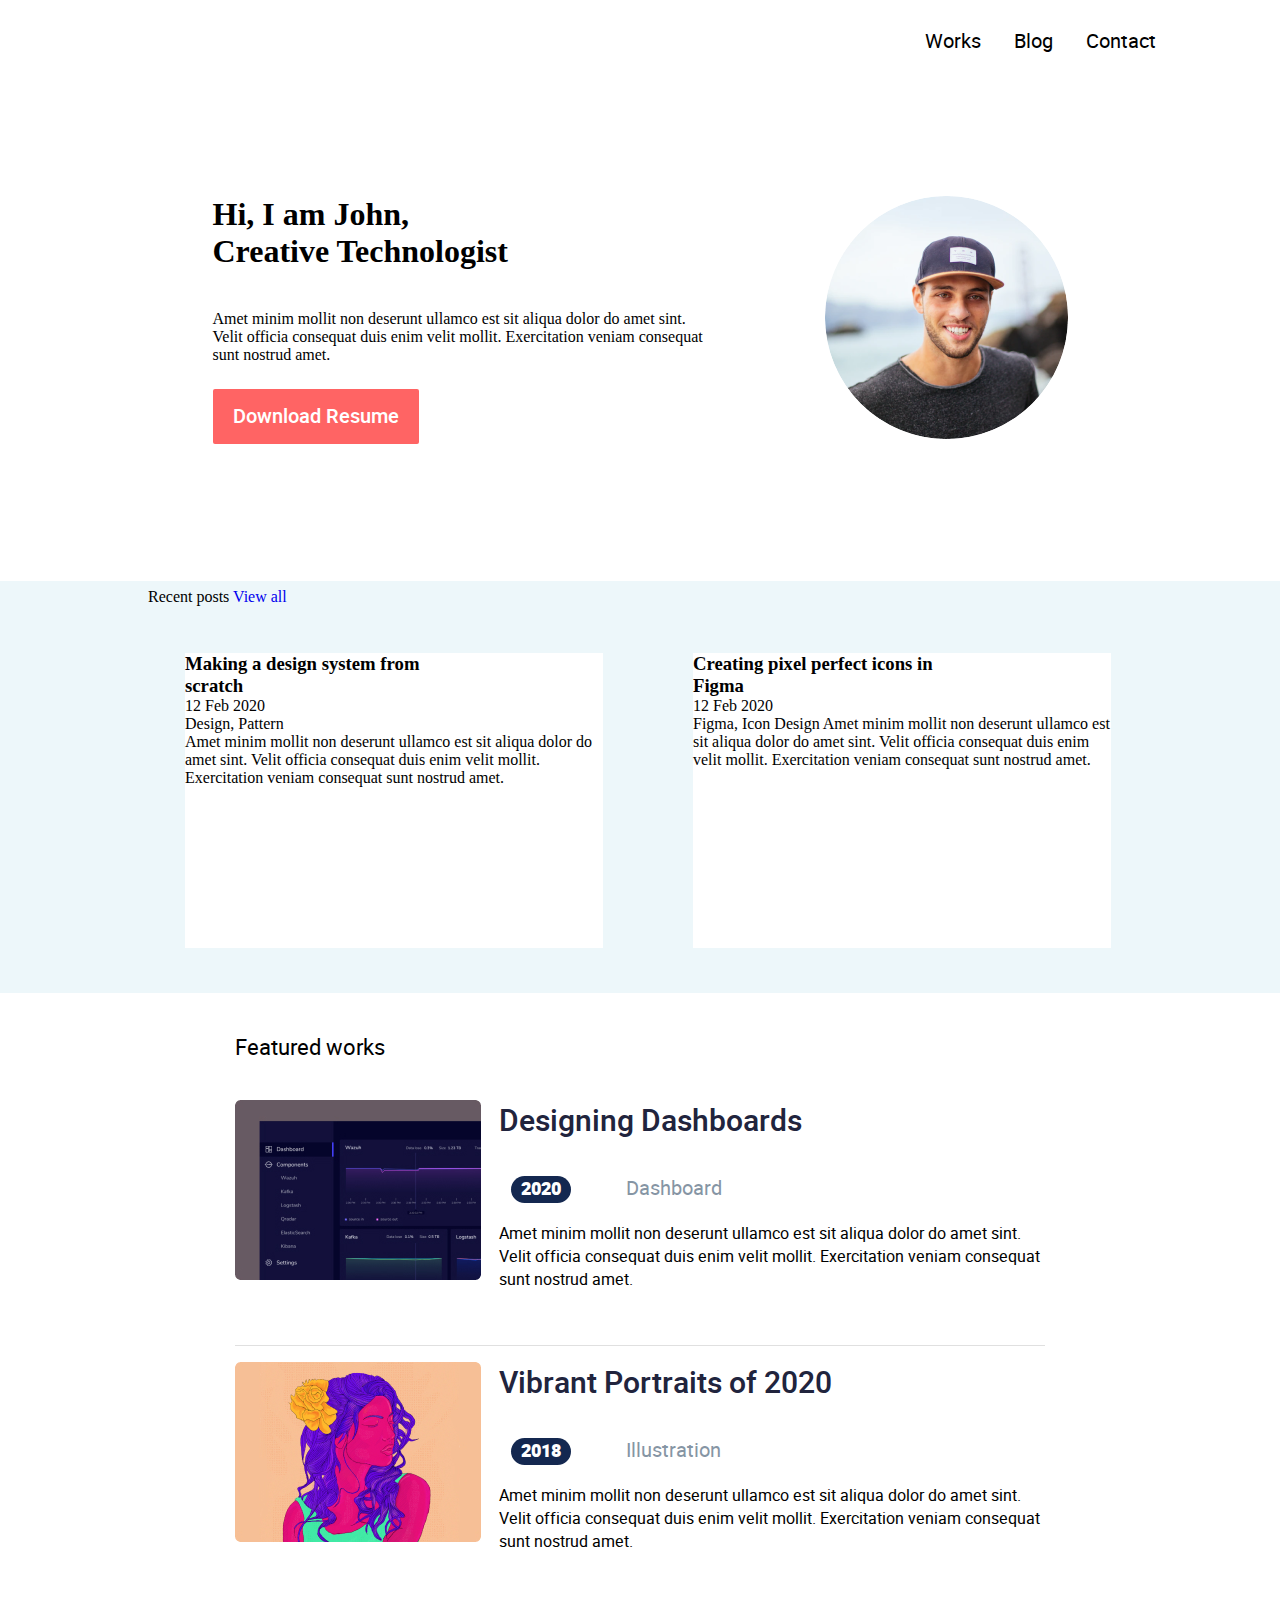
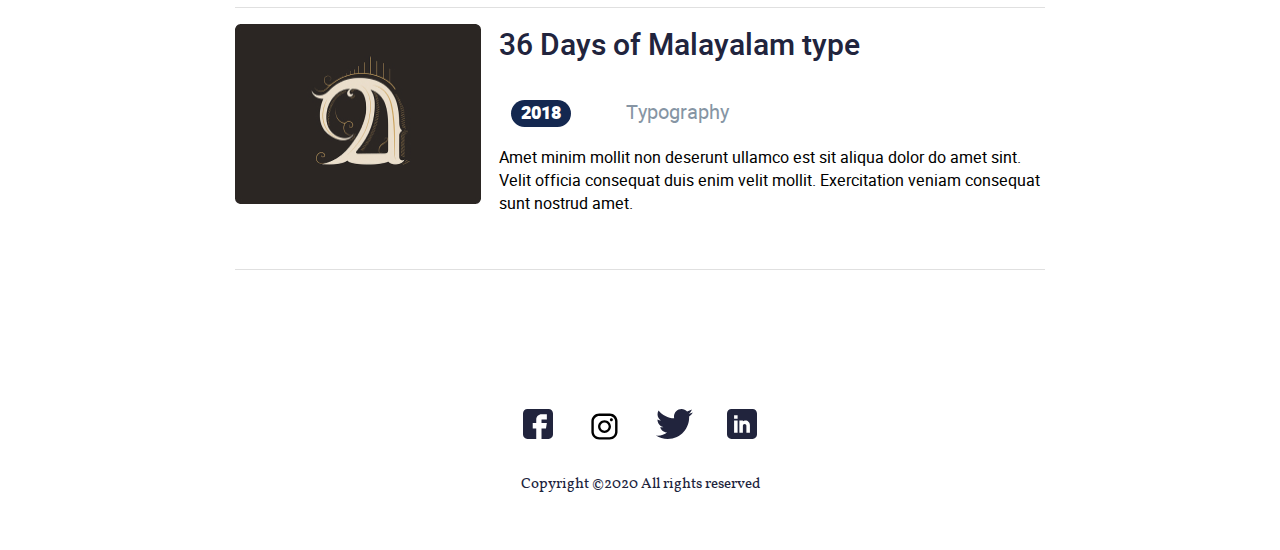
==== index.html @ 867ba5be "create project John1" ====
<!doctype html>
<html lang="en">
<head>
    <meta charset="UTF-8">
    <meta name="viewport"
          content="width=device-width, user-scalable=no, initial-scale=1.0, maximum-scale=1.0, minimum-scale=1.0">
    <meta http-equiv="X-UA-Compatible" content="ie=edge">
    <title>John</title>
    <link rel="stylesheet" href="css/style.css">
</head>
<body>
<header>
    <div class="container d_flex justify_end">
        <nav>
            <ul>
                <li>
                    <a href="index.html">Works</a>
                </li>
                <li>
                    <a href="blog.html">Blog</a>
                </li>
                <li>
                    <a href="#">Contact</a>
                </li>
            </ul>
        </nav>
    </div>
</header>
<main>
    <section class="main_banner">
        <div class="d_flex justify_between align_start container">
            <article>
              <h1>Hi, I am John,<br> Creative Technologist</h1>
                <p class="entry_author">Amet minim mollit non deserunt ullamco est sit aliqua dolor do amet sint. Velit officia consequat duis enim velit mollit. Exercitation veniam consequat sunt nostrud amet.
                </p>
               <a class="resume_link" href="#">Download Resume</a>
            </article>
              <div class="userpic">
                  <img class="userpic_img" src="images/Ellipse1.png" alt="img;">
              </div>
        </div>
    </section>
    <section class="rec_posts">
        <div class="d_flex justify_end justify_between rec_posts_pos ">
            <div>
                    <span>Recent posts</span>
                    <a href="#" class="text_decoration">View all</a>
            </div>
        </div>
        <div class="color_blocks d_flex container">
            <div style="display: inline-block; padding: 45px">
                <article  class="posts_blocks">
                    <h3>Making a design system from<br>scratch</h3>
                     <div>
                            <p>12 Feb 2020</p>
                            <p>Design, Pattern</p>
                            <p>Amet minim mollit non deserunt ullamco est sit aliqua dolor do amet sint. Velit officia consequat duis enim velit mollit. Exercitation veniam consequat sunt nostrud amet.</p>
                     </div>
                </article>
            </div>
                <div style="display: inline-block; padding: 45px">
                    <article class="posts_blocks">
                        <h3>Creating pixel perfect icons in<br>Figma</h3>
                        <div>
                            <p>12 Feb 2020</p>
                            <span>Figma, Icon Design</span>
                            <span>Amet minim mollit non deserunt ullamco est sit aliqua dolor do amet sint. Velit officia consequat duis enim velit mollit. Exercitation veniam consequat sunt nostrud amet.</span>
                        </div>
                    </article>
                </div>
        </div>
    </section>





    <section class="feat_works_sect_pos">
            <div class="featured_works">
                <h3 class="featured_works_style">Featured works</h3>
                <article class="d_flex border">
                    <div>
                        <img src="images/Tableimg.jpg" alt="tableimg" class="feat_works_img">
                    </div>
                    <article>
                        <h3 class="feat_works_h3">Designing Dashboards</h3>
                        <span class="feat_works_spans">2020</span>
                        <span class="feat_works_span_letters">Dashboard</span>
                        <p class="feat_works_p_marg_top">Amet minim mollit non deserunt ullamco est sit aliqua dolor do amet sint. Velit officia consequat duis enim velit mollit. Exercitation veniam consequat sunt nostrud amet.</p>
                    </article>
                </article>

            </div>
        </section>
        <section class="feat_works_sect_pos">
            <div class="featured_works">
                <article class="d_flex border">
                    <div>
                        <img src="images/Ladyimg.jpg" alt="ladyimg" class="feat_works_img" >
                    </div>
                    <article>
                        <h3 class="feat_works_h3">Vibrant Portraits of 2020</h3>
                        <span class="feat_works_spans">2018</span>
                        <span class="feat_works_span_letters">Illustration</span>
                        <p class="feat_works_p_marg_top">Amet minim mollit non deserunt ullamco est sit aliqua dolor do amet sint. Velit officia consequat duis enim velit mollit. Exercitation veniam consequat sunt nostrud amet.</p>
                    </article>
                </article>
            </div>
                </section>
                <section class="feat_works_sect_pos">
                    <div class="featured_works">
                        <article class="d_flex border">
                            <div>
                                <img src="images/Aimg.jpg" alt="Aimg" class="feat_works_img">
                            </div>
                            <article>
                                <h3 class="feat_works_h3">36 Days of Malayalam type</h3>
                                <span class="feat_works_spans">2018</span>
                                <span class="feat_works_span_letters">Typography</span>
                                <p class="feat_works_p_marg_top">Amet minim mollit non deserunt ullamco est sit aliqua dolor do amet sint. Velit officia consequat duis enim velit mollit. Exercitation veniam consequat sunt nostrud amet.</p>
                            </article>
                        </article>
                    </div>
                </section>
</main>




<!--    <section class="section_requestform">-->
<!--           <form class="requestform_style">-->
<!--            <div class="border-box">-->
<!--                <label>-->
<!--                     <input class="requestform_input" type="text" name="Name" placeholder="Name">-->
<!--                </label>-->
<!--            </div>-->
<!--            <div class="border-box requestform_style">-->
<!--                <label>-->
<!--                     <input class="requestform_input" type="email" name="Email" placeholder="Email">-->
<!--                </label>-->
<!--            </div>-->
<!--            <div>-->
<!--                <label for="Budget"></label>-->
<!--                   <select class="requestform_input" name="value" id="Budget">-->
<!--                            <option value="Budget">Budget</option>-->
<!--                            <option value="100">100</option>-->
<!--                            <option value="200">200</option>-->
<!--                            <option value="300">300</option>-->
<!--                            <option value="400">400</option>-->
<!--                   </select>-->

<!--            </div>-->
<!--              <div>-->
<!--                  <label for="project"></label>-->
<!--                  <textarea  id="project" name="project" rows="10" cols="25"-->
<!--                             placeholder="Describe your project..."></textarea>-->
<!--              </div>-->
<!--              <div class="requestform_button">-->
<!--                  <button class="requestform_button_style" type="button" onclick="alert('Hello teacher')">-->
<!--                      Send Message-->
<!--                  </button>-->
<!--              </div>-->
<!--          </form>-->
<!--        </section>-->


    <footer class="footer_marg_works">
    <div >
        <ul class="footer_li">
            <li>
                <a href="https://www.facebook.com" target="_blank"><img src="images/fb.svg" alt="facebook"></a>
            </li>
            <li>
                <a href="https://www.instagram.com" target="_blank"><img class="img_insta" src="images/instagram_logo.svg" alt="instagram"></a>
            </li>
            <li>
                <a href="https://twitter.com" target="_blank"><img src="images/Twitter.svg" alt="twitter"></a>
            </li>
            <li>
                <a href="https://ru.linkedin.com" target="_blank"><img src="images/Linkedin.svg" alt="Linkedin"></a>
            </li>
        </ul>
        <p class="footer_copyright">
           Copyright ©2020 All rights reserved </p>
    </div>
</footer>
</body>
</html>


<!--<form name="search" action="#" method="post" target="_blank" style="margin: auto; max-width: 600px">-->
<!--    <div style="max-width: 564px">-->
<!--        <label for="first_name" style="display: block">First_name</label>-->
<!--        <input name="first_name" type="text" id="first_name" style="box-sizing: border-box" >-->
<!--        <small>Error</small>-->
<!--        <label>-->
<!--            <input type="checkbox" name="i_agree" checked>-->
<!--            I agree with that-->
<!--        </label>-->
<!--    </div>-->
<!--    <div>-->
<!--        <h3>Gender</h3>-->
<!--        <label>-->
<!--            <input type="radio" name="Gender" value="Man">-->
<!--            Man-->
<!--        </label>-->
<!--        <label>-->
<!--            <input type="radio" name="Gender" value="Woman">Woman-->
<!--        </label>-->
<!--        <label>-->
<!--            <input type="radio" name="Gender" value="other">other-->
<!--        </label>-->
<!--    </div>-->
<!--    <div style="max-width: 564px">-->
<!--        <label for="file" style="display: block">File</label>-->
<!--        <input name="file" type="file" id="file" style="box-sizing: border-box" >-->

<!--    </div>-->
<!--<div style="max-width: 564px;">-->
<!--    <label for="message" style="display: none">Message</label>-->
<!--    <textarea id="message" name="message" style="height: 150px; width: 100%; resize: none"></textarea>-->

<!--    <div style="max-width: 564px">-->
<!--        <label for="sity" style="display: none">Message</label>-->
<!--        <select id="sity" name="sity" style="width: 100%;">-->
<!--            <option>Kiev</option>-->
<!--            <option>Odessa</option>-->
<!--            <option>Paris</option>-->
<!--        </select>-->
<!--    </div>-->

<!--</div>-->
<!--    <button type="submit">Send</button>-->
<!--</form>-->
---- css/style.css ----
@font-face {
    font-family: 'heeboregular';
    src: url('../fonts/heebo-regular-webfont.eot');
    src: url('../fonts/heebo-regular-webfont.eot?#iefix') format('embedded-opentype'),
    url('../fonts/heebo-regular-webfont.woff2') format('woff2'),
    url('../fonts/heebo-regular-webfont.woff') format('woff'),
    url('../fonts/heebo-regular-webfont.ttf') format('truetype'),
    url('../fonts/heebo-regular-webfont.svg#heeboregular') format('svg');
    font-weight: normal;
    font-style: normal;

}
@font-face {
    font-family: 'heebomedium';
    src: url('../fonts/heebo-medium-webfont.eot');
    src: url('../fonts/heebo-medium-webfont.eot?#iefix') format('embedded-opentype'),
    url('../fonts/heebo-medium-webfont.woff2') format('woff2'),
    url('../fonts/heebo-medium-webfont.woff') format('woff'),
    url('../fonts/heebo-medium-webfont.ttf') format('truetype'),
    url('../fonts/heebo-medium-webfont.svg#heebomedium') format('svg');
    font-weight: normal;
    font-style: normal;

}
@font-face {
    font-family: 'heebobold';
    src: url('../fonts/heebo-bold-webfont.eot');
    src: url('../fonts/heebo-bold-webfont.eot?#iefix') format('embedded-opentype'),
    url('../fonts/heebo-bold-webfont.woff2') format('woff2'),
    url('../fonts/heebo-bold-webfont.woff') format('woff'),
    url('../fonts/heebo-bold-webfont.ttf') format('truetype'),
    url('../fonts/heebo-bold-webfont.svg#heebobold') format('svg');
    font-weight: normal;
    font-style: normal;

}
@font-face {
    font-family: 'heeboblack';
    src: url('../fonts/heebo-black-webfont.eot');
    src: url('../fonts/heebo-black-webfont.eot?#iefix') format('embedded-opentype'),
    url('../fonts/heebo-black-webfont.woff2') format('woff2'),
    url('../fonts/heebo-black-webfont.woff') format('woff'),
    url('../fonts/heebo-black-webfont.ttf') format('truetype'),
    url('../fonts/heebo-black-webfont.svg#heeboblack') format('svg');
    font-weight: normal;
    font-style: normal;

}
@font-face {
    font-family: 'vollkornregular';
    src: url('../fonts/vollkorn-regular-webfont.eot');
    src: url('../fonts/vollkorn-regular-webfont.eot?#iefix') format('embedded-opentype'),
    url('../fonts/vollkorn-regular-webfont.woff2') format('woff2'),
    url('../fonts/vollkorn-regular-webfont.woff') format('woff'),
    url('../fonts/vollkorn-regular-webfont.ttf') format('truetype'),
    url('../fonts/vollkorn-regular-webfont.svg#vollkornregular') format('svg');
    font-weight: normal;
    font-style: normal;

}


*{
    padding: 0;
    margin: 0;
}
 header{
    padding-top: 27px
}
 .container{
     max-width: 1032px;
     margin: auto;
     display: flex;
     justify-content: flex-end
 }
 .d_flex{
     display: flex;
 }
 .justify_end{
     justify-content: flex-end;
 }
 .justify_between{
     justify-content: space-between;
 }
 .align_start{
     align-items: flex-start;
 }
.requestform_style{
    max-width: 564px;
    margin: auto
}
 header nav ul{
     display: flex;
     list-style: none
 }
header nav ul li{
    margin-left: 33px;
    transition: 0.5s;
 }
header nav ul li a{
     font-style: normal;
     font:20px/29px 'heeboregular';
     text-align: right;
     color: #000000;
     text-decoration: none
 }
.main_banner{
    padding-top: 140px;
    padding-bottom: 71px;
}
.main_banner .container{
    max-width: 855px;
}
.nav{
    font: 20px/29px 'heebomedium';
}
h1{
    padding-bottom: 40px
}
.entry_author{
    padding-bottom:38px;
    max-width: 498px;
}
.resume_link{
    background: #FF6464;
    border-radius: 2px;
    padding: 13px 20px;
    font: 20px/29px 'heebomedium';
    font-style: normal;
    color: #FFFFFF;
    text-decoration: none
}
.userpic{
    max-width: 243px;
    border-radius: 50%;
    overflow: hidden
}
.userpic_img{
    width: 100%;
    display: block;

}
.section_requestform{
    background-color: #000000;
    padding-top: 69px;
    padding-bottom: 37px
}
.requestform_input{
    width: 100%;
    box-sizing: border-box;
    padding: 17px 31px;
    background-color: rgba(255, 255, 255, 0.2);
    height: 57px;
    color: #FFFFFF;
    font:400 17px/22px 'Vollkorn';
    font-style: italic;
    text-align: left;
}

option{
    background-color: gray;
}
#Budget{
    max-width: 564px;
    height: 57px
}
#project{
    width: 100%;
    box-sizing: border-box;
    padding: 17px 31px;
    font:400 17px/22px 'Vollkorn';
    background-color: rgba(255, 255, 255, 0.2);
    height: 127px;
    color: #FFFFFF;
    font-style: italic;
    text-align: left;
    resize: none;
}
.requestform_button{
    text-align: center;
    margin-top: 22px
}
.requestform_button_style{
    padding: 15px 60px;
    border: solid #7EC4BD 2px;
    background-color: transparent;
    color: #8BCAC3;
    font:400 17px/22px 'Vollkorn' ;
    font-style: italic;
    letter-spacing: 0;
}
footer{
    padding-top: 51px;
    padding-bottom: 54px;
}
.footer_li{
    display: flex;
    justify-content: center;
    list-style-type: none;
    margin-bottom: 26px;
}
footer ul li{
    margin-left: 17px;
    margin-right: 17px;
}
.footer_copyright{
    font-family: 'vollkornregular', serif;
    font-style: normal;
    font-size: 15px;
    line-height: 22px;
    text-align: center;
    color: #21243D
}
.footer_marg_works{
    margin-top: 83px;
}
.footer_marg_blog{
    margin-top: 53px;
}
.img_insta{
    width: 35px;  height: 35px;
}
input:focus{
    background-color: pink;
}
.rec_posts{
    background-color: #EDF7FA;
    margin-top: 71px;
}
.rec_posts_pos{
    padding: 7px 148px 2px;
}
.text_decoration{
    text-decoration: none;
}
.posts_blocks {
    width: 418px;
    height: 295px;
    background-color: #FFFFFF;
}
.aabb{
   display: inline-block;
}
.git{
    background-color: #FF6464;
}
.featured_works{
    padding: 0 235px 5px;
    background-color: #FFFFFF;
}
.feat_works_img{
    height: 180px;
    width: 246px;
    margin-right: 18px;
}
.border{
    border-bottom: 1px #E0E0E0 solid ;
    padding-bottom: 22px;
}
.featured_works_style{
    font:22px/60px 'heeboregular';
    margin-bottom: 22px;
    padding-top: 15px;
}
.feat_works_spans{
    background-color: #142850;
    border-radius: 16px;
    font: 18px/60px 'heeboblack';
    color: #FFFFFF;
    height: 24px;
    width: 62px;
    padding: 0 10px;
    margin: 15px 25px 22px 12px;
}
.feat_works_span_letters{
    font: 20px/29px 'heeboregular';
    margin-left: 26px;
    color: #8695A4
}
.feat_works_span_numb{
    font: 20px/29px 'heeboregular';
}
.feat_works_p_marg_top{
    font: 16px/23px 'heeboregular';
    margin: 2px 0 30px 0 ;
    padding-bottom: 2px;
}
.feat_works_sect_pos{
    padding-top: 10px;
    font: 16px/23px 'heeboregular';
    margin-bottom: 1px;
}
.feat_works_h3{
    font: 30px/44px 'heebomedium';
    color: #21243D;
    margin-bottom: 16px;
}
.vl{
    border-left: 2px solid black;
    height: 21px;
    left: 55%;
    top: 0;
    margin-left: 22px;
}
.blog{
   margin: 159px 760px 0 235px;
    font: 44px/60px 'heebobold'
}
.feat_works_marg_left{
    margin-left: 159px;
}
.blog_col{
    color: #FF6464;
}
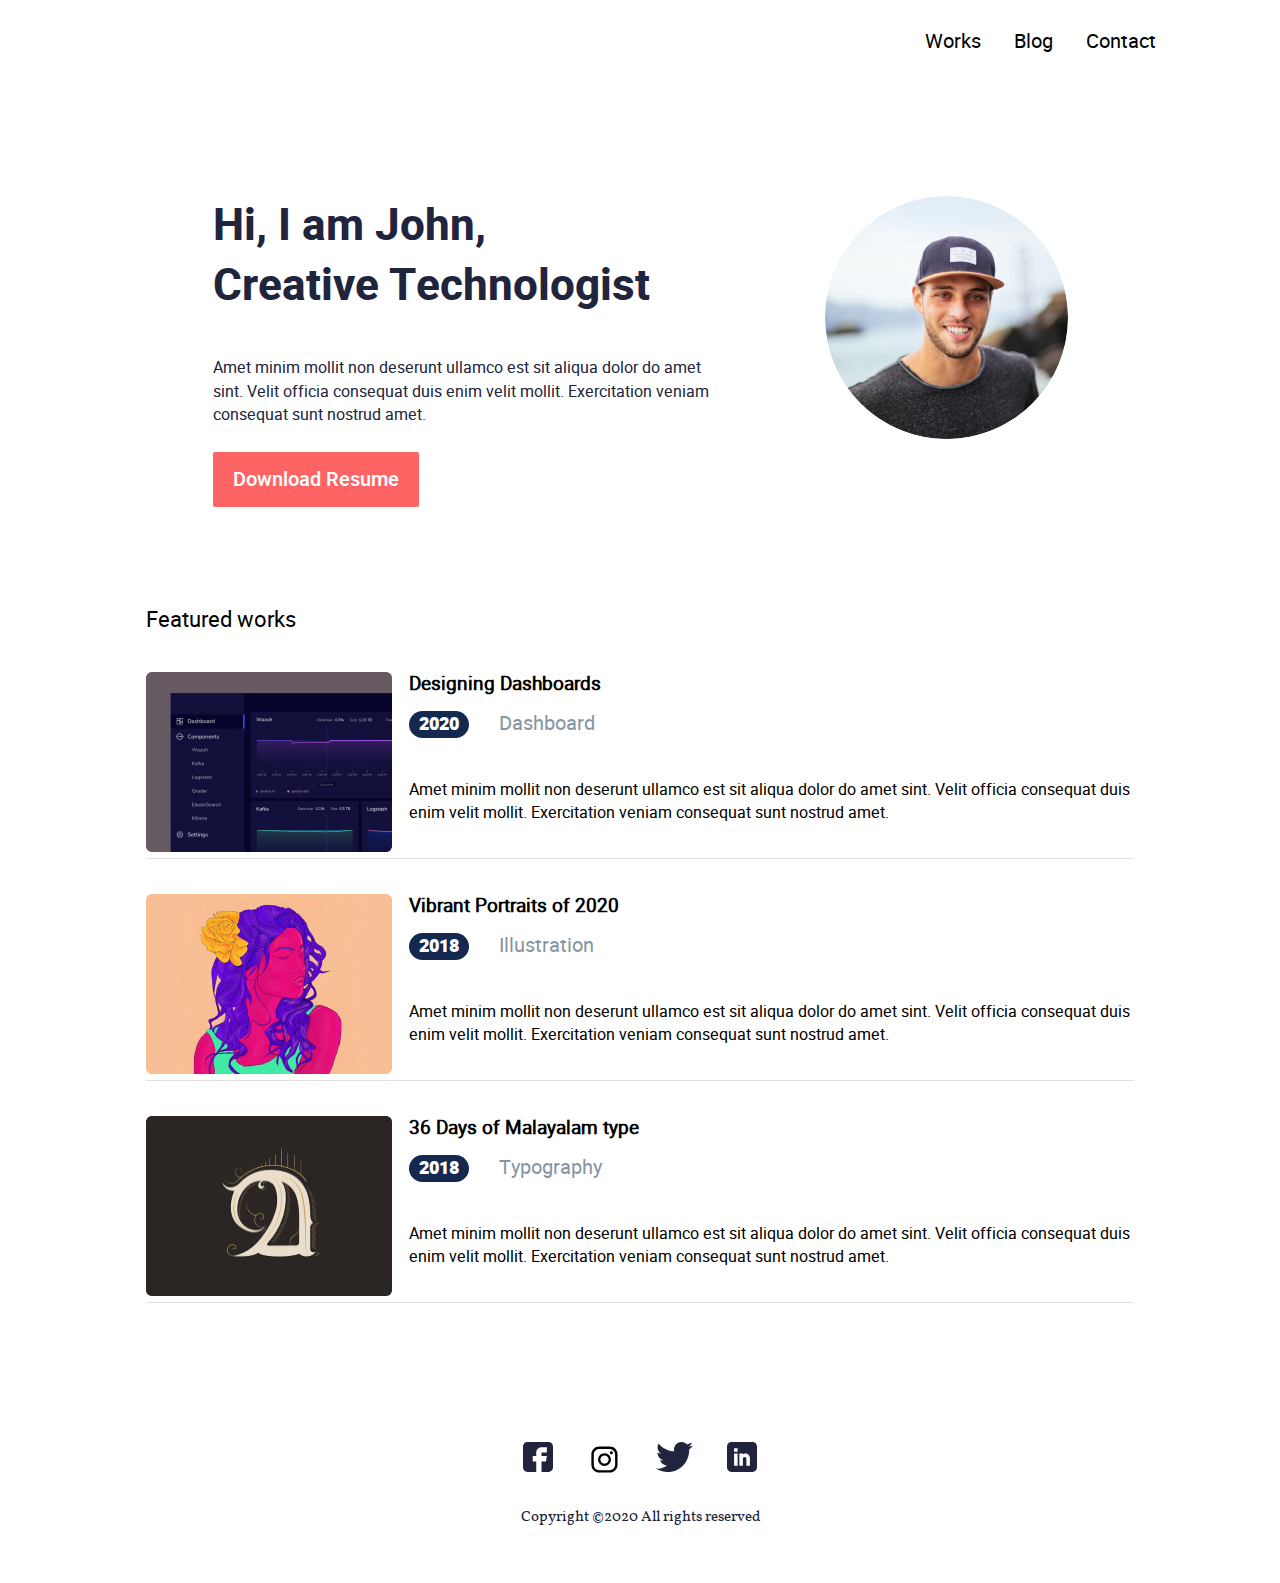
==== commit 68d38a47: "John-2nd try" ====
--- a/index.html
+++ b/index.html
@@ -40,36 +40,36 @@
               </div>
         </div>
     </section>
-    <section class="rec_posts">
-        <div class="d_flex justify_end justify_between rec_posts_pos ">
-            <div>
-                    <span>Recent posts</span>
-                    <a href="#" class="text_decoration">View all</a>
-            </div>
-        </div>
-        <div class="color_blocks d_flex container">
-            <div style="display: inline-block; padding: 45px">
-                <article  class="posts_blocks">
-                    <h3>Making a design system from<br>scratch</h3>
-                     <div>
-                            <p>12 Feb 2020</p>
-                            <p>Design, Pattern</p>
-                            <p>Amet minim mollit non deserunt ullamco est sit aliqua dolor do amet sint. Velit officia consequat duis enim velit mollit. Exercitation veniam consequat sunt nostrud amet.</p>
-                     </div>
-                </article>
-            </div>
-                <div style="display: inline-block; padding: 45px">
-                    <article class="posts_blocks">
-                        <h3>Creating pixel perfect icons in<br>Figma</h3>
-                        <div>
-                            <p>12 Feb 2020</p>
-                            <span>Figma, Icon Design</span>
-                            <span>Amet minim mollit non deserunt ullamco est sit aliqua dolor do amet sint. Velit officia consequat duis enim velit mollit. Exercitation veniam consequat sunt nostrud amet.</span>
-                        </div>
-                    </article>
-                </div>
-        </div>
-    </section>
+<!--    <section class="rec_posts">-->
+<!--        <div class="d_flex justify_end justify_between rec_posts_pos ">-->
+<!--            <div>-->
+<!--                    <span>Recent posts</span>-->
+<!--                    <a href="#" class="text_decoration">View all</a>-->
+<!--            </div>-->
+<!--        </div>-->
+<!--        <div class="color_blocks d_flex container">-->
+<!--            <div style="display: inline-block; padding: 45px">-->
+<!--                <article  class="posts_blocks">-->
+<!--                    <h3>Making a design system from<br>scratch</h3>-->
+<!--                     <div>-->
+<!--                            <p>12 Feb 2020</p>-->
+<!--                            <p>Design, Pattern</p>-->
+<!--                            <p>Amet minim mollit non deserunt ullamco est sit aliqua dolor do amet sint. Velit officia consequat duis enim velit mollit. Exercitation veniam consequat sunt nostrud amet.</p>-->
+<!--                     </div>-->
+<!--                </article>-->
+<!--            </div>-->
+<!--                <div style="display: inline-block; padding: 45px">-->
+<!--                    <article class="posts_blocks">-->
+<!--                        <h3>Creating pixel perfect icons in<br>Figma</h3>-->
+<!--                        <div>-->
+<!--                            <p>12 Feb 2020</p>-->
+<!--                            <span>Figma, Icon Design</span>-->
+<!--                            <span>Amet minim mollit non deserunt ullamco est sit aliqua dolor do amet sint. Velit officia consequat duis enim velit mollit. Exercitation veniam consequat sunt nostrud amet.</span>-->
+<!--                        </div>-->
+<!--                    </article>-->
+<!--                </div>-->
+<!--        </div>-->
+<!--    </section>-->
 
 
 
@@ -82,47 +82,53 @@
                     <div>
                         <img src="images/Tableimg.jpg" alt="tableimg" class="feat_works_img">
                     </div>
-                    <article>
-                        <h3 class="feat_works_h3">Designing Dashboards</h3>
+                    <div>
+                        <h3>Designing Dashboards</h3>
                         <span class="feat_works_spans">2020</span>
                         <span class="feat_works_span_letters">Dashboard</span>
                         <p class="feat_works_p_marg_top">Amet minim mollit non deserunt ullamco est sit aliqua dolor do amet sint. Velit officia consequat duis enim velit mollit. Exercitation veniam consequat sunt nostrud amet.</p>
-                    </article>
+                    </div>
                 </article>
 
             </div>
-        </section>
-        <section class="feat_works_sect_pos">
+
+
             <div class="featured_works">
                 <article class="d_flex border">
                     <div>
-                        <img src="images/Ladyimg.jpg" alt="ladyimg" class="feat_works_img" >
-                    </div>
-                    <article>
-                        <h3 class="feat_works_h3">Vibrant Portraits of 2020</h3>
+                        <img class="feat_works_img" src="images/Ladyimg.jpg" alt="ladyimg" >
+                    </div>
+                    <div>
+                        <h3>Vibrant Portraits of 2020</h3>
                         <span class="feat_works_spans">2018</span>
                         <span class="feat_works_span_letters">Illustration</span>
                         <p class="feat_works_p_marg_top">Amet minim mollit non deserunt ullamco est sit aliqua dolor do amet sint. Velit officia consequat duis enim velit mollit. Exercitation veniam consequat sunt nostrud amet.</p>
-                    </article>
+                    </div>
                 </article>
             </div>
-                </section>
-                <section class="feat_works_sect_pos">
+
+
                     <div class="featured_works">
                         <article class="d_flex border">
                             <div>
                                 <img src="images/Aimg.jpg" alt="Aimg" class="feat_works_img">
                             </div>
-                            <article>
-                                <h3 class="feat_works_h3">36 Days of Malayalam type</h3>
+                            <div>
+                                <h3>36 Days of Malayalam type</h3>
                                 <span class="feat_works_spans">2018</span>
                                 <span class="feat_works_span_letters">Typography</span>
                                 <p class="feat_works_p_marg_top">Amet minim mollit non deserunt ullamco est sit aliqua dolor do amet sint. Velit officia consequat duis enim velit mollit. Exercitation veniam consequat sunt nostrud amet.</p>
-                            </article>
+                            </div>
                         </article>
                     </div>
-                </section>
+    </section>
+
 </main>
+
+
+
+
+
 
 
 
--- a/css/style.css
+++ b/css/style.css
@@ -115,11 +115,21 @@
     font: 20px/29px 'heebomedium';
 }
 h1{
-    padding-bottom: 40px
+    padding-bottom: 40px;
+    font: 44px/60px 'heebobold';
+    color: #21243D;
+}
+.h2_blog{
+    font: 44px/60px 'heebobold';
+    color: #21243D;
+    padding: 105px 760px 56px 236px;
+
 }
 .entry_author{
     padding-bottom:38px;
     max-width: 498px;
+    font: 16px/23.5px 'heeboregular';
+    color: #21243D;
 }
 .resume_link{
     background: #FF6464;
@@ -245,17 +255,17 @@
     background-color: #FF6464;
 }
 .featured_works{
-    padding: 0 235px 5px;
+    padding: 0 146px 5px;
     background-color: #FFFFFF;
+    margin-bottom: 30px;
 }
 .feat_works_img{
     height: 180px;
     width: 246px;
-    margin-right: 18px;
+    margin-right: 17px;
 }
 .border{
     border-bottom: 1px #E0E0E0 solid ;
-    padding-bottom: 22px;
 }
 .featured_works_style{
     font:22px/60px 'heeboregular';
@@ -270,7 +280,6 @@
     height: 24px;
     width: 62px;
     padding: 0 10px;
-    margin: 15px 25px 22px 12px;
 }
 .feat_works_span_letters{
     font: 20px/29px 'heeboregular';
@@ -282,8 +291,8 @@
 }
 .feat_works_p_marg_top{
     font: 16px/23px 'heeboregular';
-    margin: 2px 0 30px 0 ;
-    padding-bottom: 2px;
+    margin: 5px 0 30px 0 ;
+    padding-top: 18px;
 }
 .feat_works_sect_pos{
     padding-top: 10px;
@@ -312,13 +321,39 @@
 .blog_col{
     color: #FF6464;
 }
-
-
-
-
-
-
-
-
-
-
+.blog_containers{
+    width: 682px;
+    margin: 32px 235px;
+}
+.blog_h3{
+    font: 30px/44px 'heebomedium';
+    margin-bottom: 16px;
+}
+.blog_containers_date_span{
+    font: 20px/29px 'heeboregular';
+    color: #21243D;
+}
+.blog_containers_date_span::after{
+    content:"";
+    display: inline-block;
+    height: 17px;
+    border: 1px solid black;
+    margin: 0 20px;
+    width: 0;
+}
+.blog_containers_p{
+    margin-top: 15px;
+    margin-bottom: 29px;
+    font: 16px/23.5px 'heeboregular';
+    color: #21243D;
+}
+.blog_containers_text_span{
+    font: 20px/29px 'heeboregular';
+    color: #8695A4;
+}
+
+
+
+
+
+
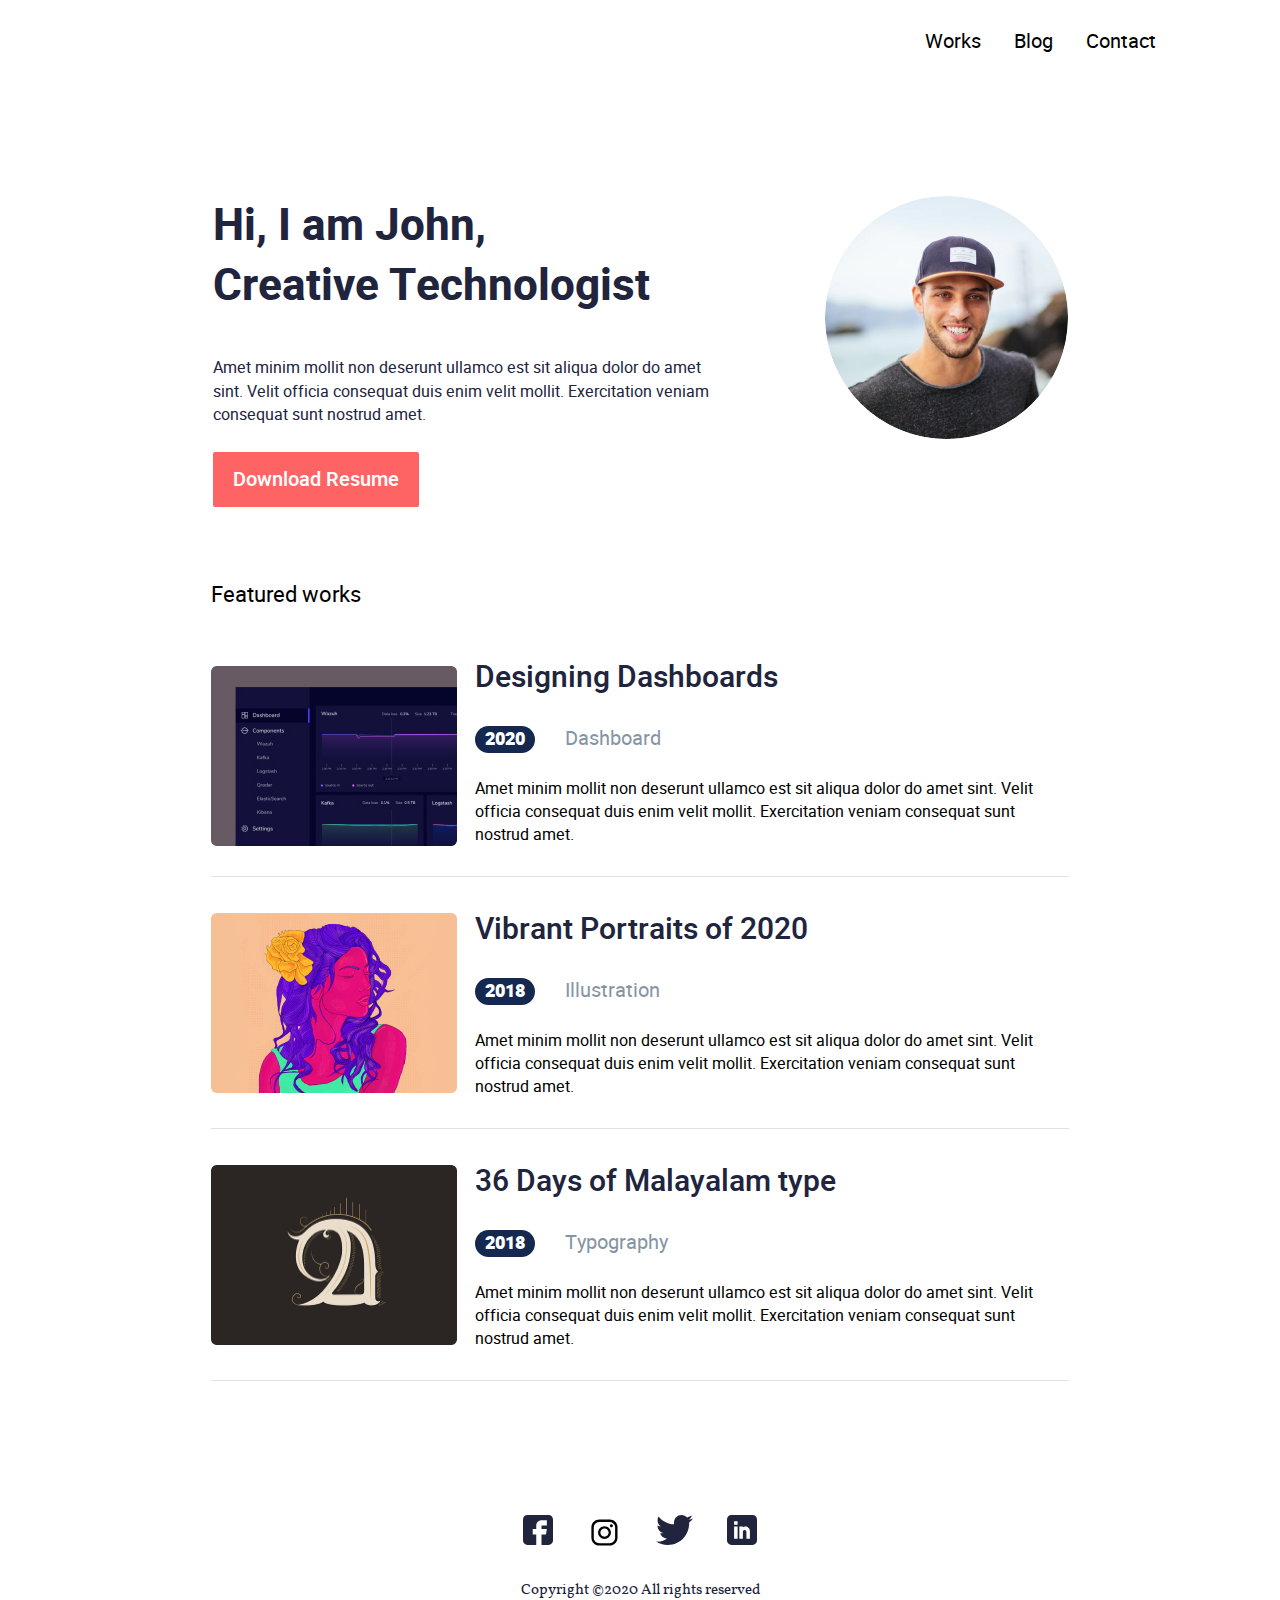
==== commit f67b1d1e: "John 3rd try main container" ====
--- a/index.html
+++ b/index.html
@@ -75,52 +75,50 @@
 
 
 
-    <section class="feat_works_sect_pos">
+    <section>
             <div class="featured_works">
                 <h3 class="featured_works_style">Featured works</h3>
-                <article class="d_flex border">
-                    <div>
-                        <img src="images/Tableimg.jpg" alt="tableimg" class="feat_works_img">
-                    </div>
-                    <div>
-                        <h3>Designing Dashboards</h3>
+                <article class="d_flex justify_between align_start border article_padd">
+                    <div class="feat_works_img">
+                        <img class="feat_works_img" src="images/Tableimg.jpg" alt="tableimg" >
+                    </div>
+                    <div class="feat_works_info_div">
+                        <h3 class="feat_works_h3">Designing Dashboards</h3>
                         <span class="feat_works_spans">2020</span>
                         <span class="feat_works_span_letters">Dashboard</span>
                         <p class="feat_works_p_marg_top">Amet minim mollit non deserunt ullamco est sit aliqua dolor do amet sint. Velit officia consequat duis enim velit mollit. Exercitation veniam consequat sunt nostrud amet.</p>
                     </div>
                 </article>
 
-            </div>
-
-
-            <div class="featured_works">
-                <article class="d_flex border">
+
+
+                <article class="d_flex justify_between align_start border article_padd">
                     <div>
                         <img class="feat_works_img" src="images/Ladyimg.jpg" alt="ladyimg" >
                     </div>
                     <div>
-                        <h3>Vibrant Portraits of 2020</h3>
+                        <h3 class="feat_works_h3">Vibrant Portraits of 2020</h3>
                         <span class="feat_works_spans">2018</span>
                         <span class="feat_works_span_letters">Illustration</span>
                         <p class="feat_works_p_marg_top">Amet minim mollit non deserunt ullamco est sit aliqua dolor do amet sint. Velit officia consequat duis enim velit mollit. Exercitation veniam consequat sunt nostrud amet.</p>
                     </div>
                 </article>
-            </div>
-
-
-                    <div class="featured_works">
-                        <article class="d_flex border">
-                            <div>
-                                <img src="images/Aimg.jpg" alt="Aimg" class="feat_works_img">
-                            </div>
-                            <div>
-                                <h3>36 Days of Malayalam type</h3>
-                                <span class="feat_works_spans">2018</span>
-                                <span class="feat_works_span_letters">Typography</span>
-                                <p class="feat_works_p_marg_top">Amet minim mollit non deserunt ullamco est sit aliqua dolor do amet sint. Velit officia consequat duis enim velit mollit. Exercitation veniam consequat sunt nostrud amet.</p>
-                            </div>
-                        </article>
-                    </div>
+
+
+
+
+                <article class="d_flex justify_between align_start border article_padd">
+                    <div>
+                        <img class="feat_works_img" src="images/Aimg.jpg" alt="Aimg" >
+                    </div>
+                    <div>
+                        <h3 class="feat_works_h3">36 Days of Malayalam type</h3>
+                        <span class="feat_works_spans">2018</span>
+                        <span class="feat_works_span_letters">Typography</span>
+                        <p class="feat_works_p_marg_top">Amet minim mollit non deserunt ullamco est sit aliqua dolor do amet sint. Velit officia consequat duis enim velit mollit. Exercitation veniam consequat sunt nostrud amet.</p>
+                    </div>
+                </article>
+        </div>
     </section>
 
 </main>
--- a/css/style.css
+++ b/css/style.css
@@ -121,8 +121,8 @@
 }
 .h2_blog{
     font: 44px/60px 'heebobold';
-    color: #21243D;
-    padding: 105px 760px 56px 236px;
+    padding: 105px 0 56px 0;
+    color: #21243D;
 
 }
 .entry_author{
@@ -248,29 +248,25 @@
     height: 295px;
     background-color: #FFFFFF;
 }
-.aabb{
-   display: inline-block;
-}
 .git{
     background-color: #FF6464;
 }
 .featured_works{
-    padding: 0 146px 5px;
-    background-color: #FFFFFF;
-    margin-bottom: 30px;
+    max-width: 858px;
+    margin: auto;
 }
 .feat_works_img{
     height: 180px;
     width: 246px;
-    margin-right: 17px;
+    margin-right: 18px;
+    padding-top: 5px;
 }
 .border{
     border-bottom: 1px #E0E0E0 solid ;
+    margin-top: 31px;
 }
 .featured_works_style{
     font:22px/60px 'heeboregular';
-    margin-bottom: 22px;
-    padding-top: 15px;
 }
 .feat_works_spans{
     background-color: #142850;
@@ -291,18 +287,14 @@
 }
 .feat_works_p_marg_top{
     font: 16px/23px 'heeboregular';
-    margin: 5px 0 30px 0 ;
-    padding-top: 18px;
-}
-.feat_works_sect_pos{
-    padding-top: 10px;
-    font: 16px/23px 'heeboregular';
-    margin-bottom: 1px;
+    padding-top: 7px;
+    width: 594px;
 }
 .feat_works_h3{
     font: 30px/44px 'heebomedium';
     color: #21243D;
-    margin-bottom: 16px;
+    margin-bottom: 10px;
+    width: 1152px;
 }
 .vl{
     border-left: 2px solid black;
@@ -320,10 +312,6 @@
 }
 .blog_col{
     color: #FF6464;
-}
-.blog_containers{
-    width: 682px;
-    margin: 32px 235px;
 }
 .blog_h3{
     font: 30px/44px 'heebomedium';
@@ -351,9 +339,18 @@
     font: 20px/29px 'heeboregular';
     color: #8695A4;
 }
-
-
-
-
-
-
+.blog_central_container{
+    max-width: 1152px;
+    margin: auto;
+}
+.feat_works_info_div{
+    max-width: 858px;
+}
+.article_padd{
+    padding-bottom: 30px;
+}
+
+
+
+
+
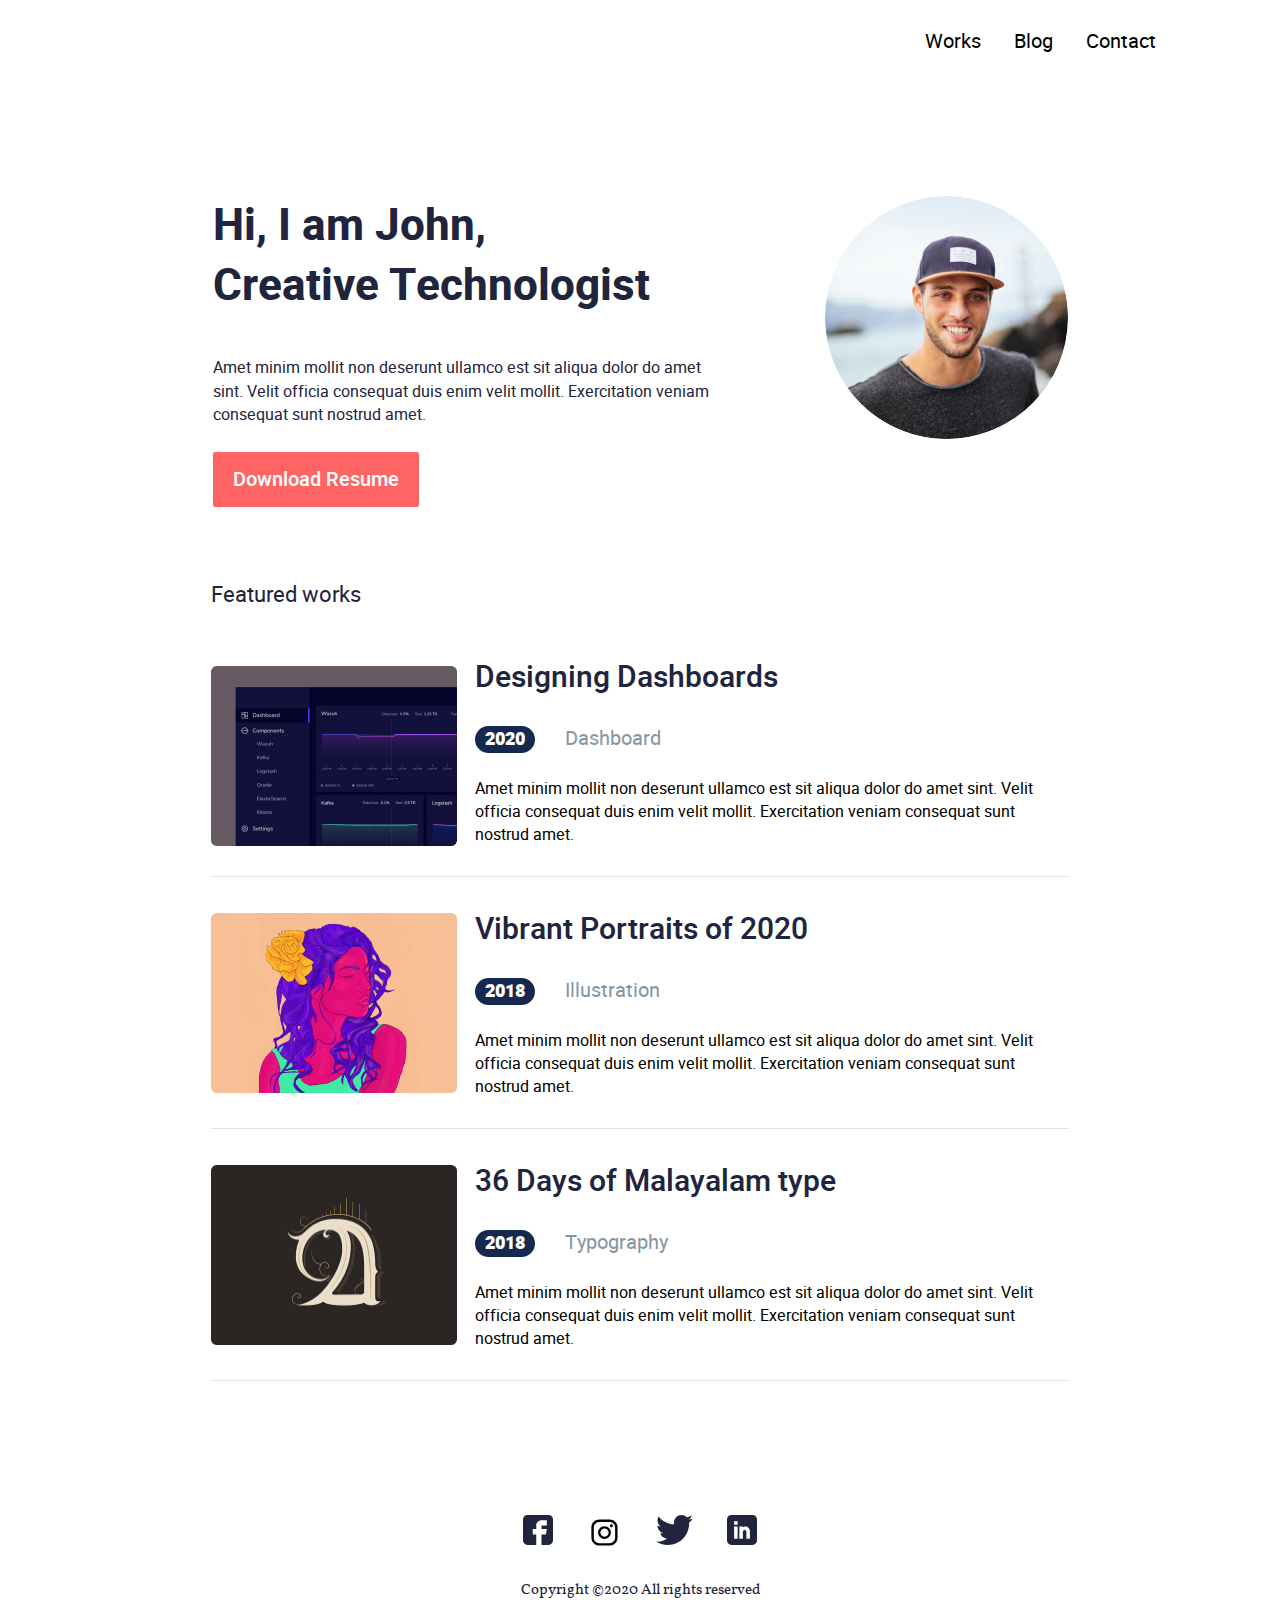
==== commit f552caf6: "John1 max width fixed" ====
--- a/index.html
+++ b/index.html
@@ -132,17 +132,17 @@
 
 
 <!--    <section class="section_requestform">-->
-<!--           <form class="requestform_style">-->
-<!--            <div class="border-box">-->
-<!--                <label>-->
-<!--                     <input class="requestform_input" type="text" name="Name" placeholder="Name">-->
-<!--                </label>-->
-<!--            </div>-->
-<!--            <div class="border-box requestform_style">-->
-<!--                <label>-->
-<!--                     <input class="requestform_input" type="email" name="Email" placeholder="Email">-->
-<!--                </label>-->
-<!--            </div>-->
+<!--           <form class="requestform_style" action="#" method="get">-->
+<!--                <div>-->
+<!--                    <label>-->
+<!--                         <input class="requestform_input" type="text" name="Name" placeholder="Name">-->
+<!--                    </label>-->
+<!--                </div>-->
+<!--                <div class="border-box requestform_style">-->
+<!--                    <label>-->
+<!--                         <input class="requestform_input" type="email" name="Email" placeholder="Email">-->
+<!--                    </label>-->
+<!--                </div>-->
 <!--            <div>-->
 <!--                <label for="Budget"></label>-->
 <!--                   <select class="requestform_input" name="value" id="Budget">-->
@@ -152,7 +152,6 @@
 <!--                            <option value="300">300</option>-->
 <!--                            <option value="400">400</option>-->
 <!--                   </select>-->
-
 <!--            </div>-->
 <!--              <div>-->
 <!--                  <label for="project"></label>-->
--- a/css/style.css
+++ b/css/style.css
@@ -166,7 +166,6 @@
     font-style: italic;
     text-align: left;
 }
-
 option{
     background-color: gray;
 }
@@ -267,6 +266,7 @@
 }
 .featured_works_style{
     font:22px/60px 'heeboregular';
+    color: #21243D;
 }
 .feat_works_spans{
     background-color: #142850;
@@ -294,7 +294,7 @@
     font: 30px/44px 'heebomedium';
     color: #21243D;
     margin-bottom: 10px;
-    width: 1152px;
+
 }
 .vl{
     border-left: 2px solid black;
@@ -349,8 +349,12 @@
 .article_padd{
     padding-bottom: 30px;
 }
-
-
-
-
-
+.blog_containers{
+    max-width: 681px;
+    margin: auto;
+    padding-top: 30px;
+}
+
+
+
+
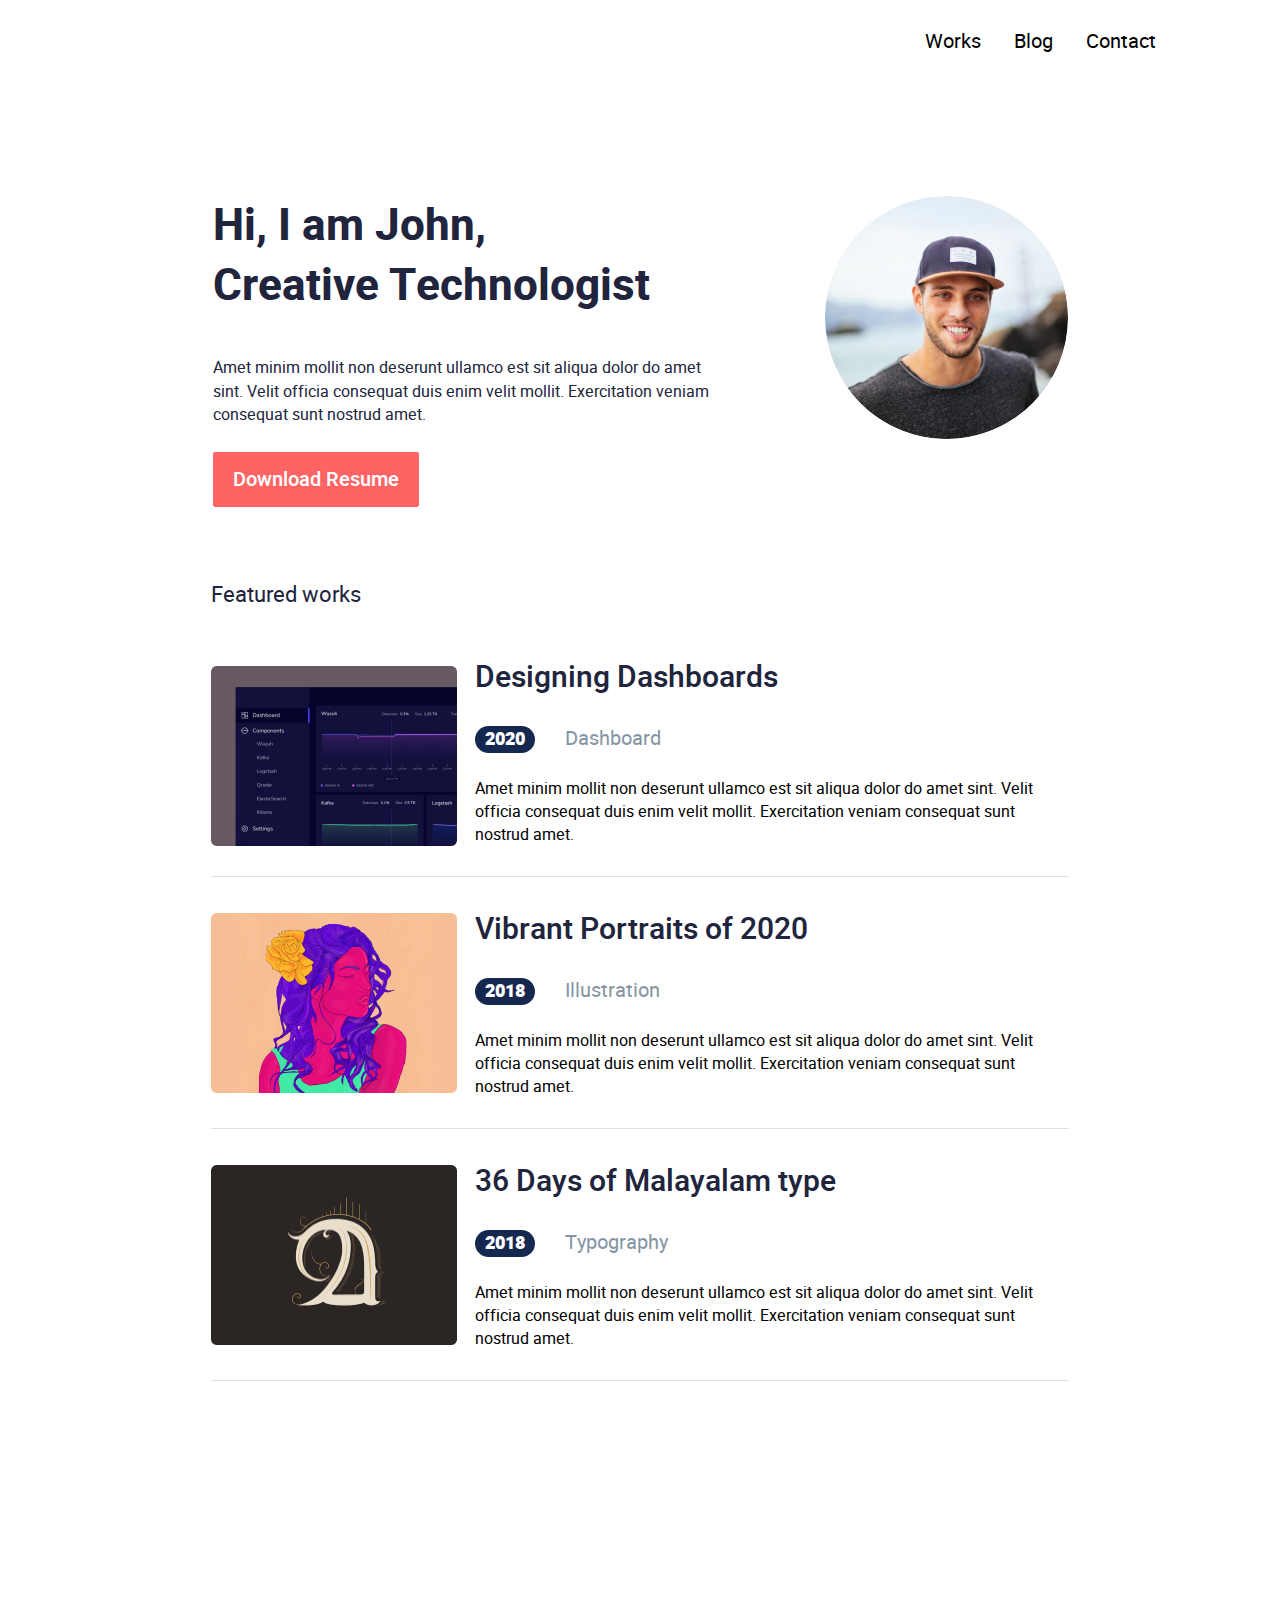
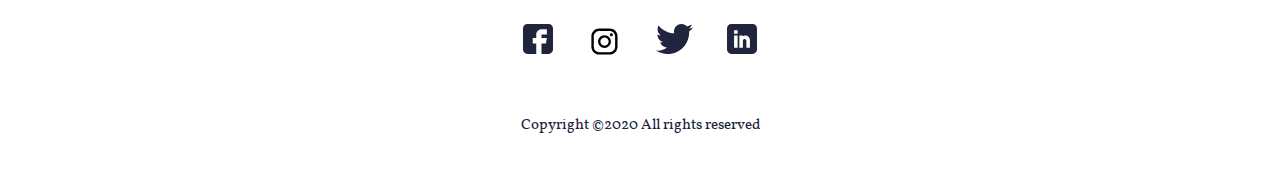
==== commit c3e29c81: "John1-works section" ====
--- a/index.html
+++ b/index.html
@@ -14,7 +14,7 @@
         <nav>
             <ul>
                 <li>
-                    <a href="index.html">Works</a>
+                    <a href="works.html">Works</a>
                 </li>
                 <li>
                     <a href="blog.html">Blog</a>
@@ -168,7 +168,7 @@
 
 
     <footer class="footer_marg_works">
-    <div >
+    <div>
         <ul class="footer_li">
             <li>
                 <a href="https://www.facebook.com" target="_blank"><img src="images/fb.svg" alt="facebook"></a>
--- a/css/style.css
+++ b/css/style.css
@@ -313,6 +313,9 @@
 .blog_col{
     color: #FF6464;
 }
+.works_col{
+    color: #FF6464;
+}
 .blog_h3{
     font: 30px/44px 'heebomedium';
     margin-bottom: 16px;
@@ -354,7 +357,51 @@
     margin: auto;
     padding-top: 30px;
 }
-
-
-
-
+.works_central_container{
+    max-width: 682px;
+    margin: auto;
+    padding-top: 112px;
+}
+.text_container{
+    padding-left: 18px;
+}
+.works_central_container .container{
+    border-bottom: 1px solid #E0E0E0;
+    padding-bottom: 40px;
+    padding-top: 40px;
+}
+footer p{
+    text-align: center;
+    padding-top: 26px;
+}
+footer ul{
+    display: flex;
+    justify-content: center;
+    list-style-type: none;
+    padding-top: 109px;
+}
+main .works_central_container h1{
+    font: 44px/60px 'heeboblack';
+    color: #21243D;
+}
+main .works_central_container .text_container h3{
+    font: 30px/44px 'heebobold';
+    color: #21243D;
+    padding-bottom: 16px;
+}
+main .text-sp-dec{
+    font: 20px/29px 'heeboregular';
+    color: #8695A4;
+    padding-left: 26px;
+}
+.year-sp-dec{
+    border-radius: 16px;
+    background-color: #142850;
+    padding: 2px 10px;
+    color: #FFFFFF;
+}
+main .info_p{
+    font: 16px/23.5px 'heeboregular';
+    color: #21243D;
+    padding-top: 19px;
+}
